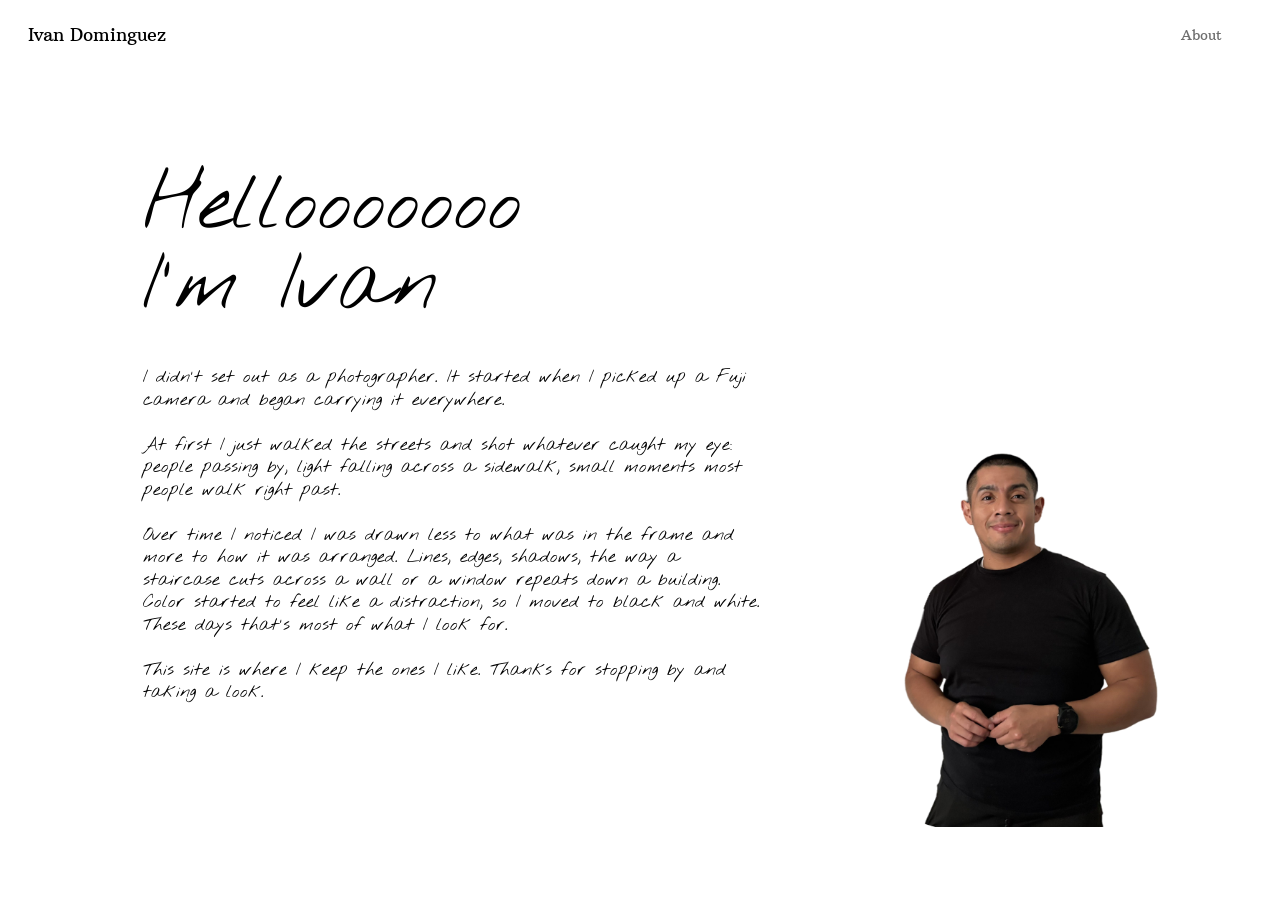
==== about.html @ 12a742f8 "added about page" ====
<!DOCTYPE html>
<html lang="en">
<head>
<meta charset="UTF-8">
<meta name="viewport" content="width=device-width, initial-scale=1.0">
<title>About · Photo Book</title>

<link rel="icon" type="image/x-icon" href="favicon.ico">
<link rel="icon" type="image/png" sizes="32x32" href="assets/favicon-32x32.png">
<link rel="icon" type="image/png" sizes="16x16" href="assets/favicon-16x16.png">
<link rel="apple-touch-icon" sizes="180x180" href="assets/apple-touch-icon.png">

<meta property="og:type" content="website">
<meta property="og:title" content="About · Photo Book">
<meta property="og:description" content="A photo book by Ivan Dominguez.">
<meta property="og:url" content="https://ivandominguez.xyz/about.html">
<meta property="og:image" content="https://ivandominguez.xyz/assets/og-image.jpg">
<meta property="og:image:width" content="1600">
<meta property="og:image:height" content="1040">

<meta name="twitter:card" content="summary_large_image">
<meta name="twitter:title" content="About · Photo Book">
<meta name="twitter:description" content="A photo book by Ivan Dominguez.">
<meta name="twitter:image" content="https://ivandominguez.xyz/assets/og-image.jpg">

<link rel="preconnect" href="https://fonts.googleapis.com">
<link rel="preconnect" href="https://fonts.gstatic.com" crossorigin>
<link href="https://fonts.googleapis.com/css2?family=Nothing+You+Could+Do&family=Arbutus+Slab&display=swap" rel="stylesheet">
<link rel="stylesheet" href="style.css">
</head>
<body>
  <div class="canvas-wrap about-wrap">
    <div class="canvas about">
      <a class="credit" href="index.html">Ivan Dominguez</a>
      <a class="nav-about" href="about.html">About</a>

      <h1 class="about-title">Hellooooooo<br>I’m Ivan</h1>

      <div class="about-body">
        <p>I didn't set out as a photographer. It started when I picked up a Fuji camera and began carrying it everywhere.</p>
        <p>At first I just walked the streets and shot whatever caught my eye: people passing by, light falling across a sidewalk, small moments most people walk right past.</p>
        <p>Over time I noticed I was drawn less to what was in the frame and more to how it was arranged. Lines, edges, shadows, the way a staircase cuts across a wall or a window repeats down a building. Color started to feel like a distraction, so I moved to black and white. These days that's most of what I look for.</p>
        <p>This site is where I keep the ones I like. Thanks for stopping by and taking a look.</p>
      </div>

      <!-- the little human: swaps to the waving pose on hover -->
      <div class="ivan">
        <img class="ivan-default" src="assets/ivan-default.png" alt="Ivan">
        <img class="ivan-hover" src="assets/ivan-hover.png" alt="" aria-hidden="true">
      </div>
    </div>
  </div>
</body>
</html>
---- style.css ----
* {
  box-sizing: border-box;
}

:root {
  /* shared "polaroid" treatment: bright, low-contrast flash-photo look */
  --polaroid-grade: contrast(0.85) brightness(1.2) saturate(1.1) sepia(0.06);
  --polaroid-paper: #ffffff;
}

html, body {
  margin: 0;
  background: #ffffff;
}

.canvas-wrap {
  width: 100%;
  display: flex;
  justify-content: center;
}

.canvas {
  position: relative;
  flex-shrink: 0;
  width: 1280px;
  height: 832px;
  background: #ffffff;
  transform-origin: top center;
}

@media (min-width: 701px) and (max-width: 1280px) {
  .canvas {
    transform: scale(calc(100vw / 1280px));
  }
  .canvas-wrap {
    height: calc(832px * (100vw / 1280px));
  }
}

.photo {
  position: absolute;
  border: 15px solid var(--polaroid-paper);
  box-shadow: 0 0 15px rgba(0, 0, 0, 0.15);
  cursor: pointer;
  z-index: 1;
  transition: transform 0.25s ease, box-shadow 0.25s ease;
}

.photo:hover {
  transform: scale(1.03);
  box-shadow: 0 6px 20px rgba(0, 0, 0, 0.2);
}

.photo img {
  display: block;
  width: 100%;
  height: 100%;
  object-fit: cover;
  filter: var(--polaroid-grade);
}

/* soft, dreamy highlight bloom over each photo */
.photo::before {
  content: "";
  position: absolute;
  inset: 0;
  z-index: 2;
  background: radial-gradient(ellipse at 40% 32%, rgba(255, 248, 230, 0.4), rgba(255, 248, 230, 0) 62%);
  mix-blend-mode: soft-light;
  pointer-events: none;
}

/* faint vignette over each photo */
.photo::after {
  content: "";
  position: absolute;
  inset: 0;
  z-index: 2;
  background: radial-gradient(ellipse at center, rgba(0, 0, 0, 0) 60%, rgba(30, 24, 18, 0.18) 100%);
  mix-blend-mode: multiply;
  pointer-events: none;
}

.lightbox {
  position: fixed;
  inset: 0;
  z-index: 1000;
  display: flex;
  align-items: center;
  justify-content: center;
  background: rgba(20, 20, 20, 0);
  backdrop-filter: blur(0px);
  -webkit-backdrop-filter: blur(0px);
  opacity: 0;
  pointer-events: none;
  transition: opacity 0.35s ease, background 0.35s ease, backdrop-filter 0.35s ease;
}

.lightbox.active {
  opacity: 1;
  pointer-events: auto;
  background: rgba(20, 20, 20, 0.6);
  backdrop-filter: blur(10px);
  -webkit-backdrop-filter: blur(10px);
}

.lightbox-stage {
  position: relative;
  display: inline-flex;
  cursor: pointer;
}

.lightbox-glow {
  position: absolute;
  inset: 0;
  width: 100%;
  height: 100%;
  object-fit: cover;
  filter: var(--polaroid-grade) blur(50px) brightness(0.75) saturate(1.15);
  transform: scale(1.3);
  z-index: 0;
  border-radius: 20px;
  pointer-events: none;
}

.lightbox-img {
  position: relative;
  z-index: 1;
  display: block;
  object-fit: cover;
  border: 10px solid var(--polaroid-paper);
  box-sizing: border-box;
  box-shadow: 0 30px 90px rgba(0, 0, 0, 0.55);
  filter: var(--polaroid-grade);
}

/* soft highlight bloom + faint vignette over the enlarged photo */
.lightbox-stage::before,
.lightbox-stage::after {
  content: "";
  position: absolute;
  inset: 0;
  z-index: 2;
  pointer-events: none;
}

.lightbox-stage::before {
  background: radial-gradient(ellipse at 40% 32%, rgba(255, 248, 230, 0.4), rgba(255, 248, 230, 0) 62%);
  mix-blend-mode: soft-light;
}

.lightbox-stage::after {
  background: radial-gradient(ellipse at center, rgba(0, 0, 0, 0) 60%, rgba(30, 24, 18, 0.18) 100%);
  mix-blend-mode: multiply;
}

.caption {
  position: absolute;
  margin: 0;
  font-family: "Nothing You Could Do", cursive;
  font-size: 18px;
  line-height: 18px;
  color: #2e2c2a;
  filter: url(#graphite);
}

.caption.lg {
  font-size: 20px;
  line-height: 20px;
}

.credit {
  position: absolute;
  left: 28px;
  top: 26px;
  margin: 0;
  font-family: "Arbutus Slab", serif;
  font-weight: 400;
  font-size: 18px;
  line-height: 18px;
  color: #000000;
}

a.credit {
  text-decoration: none;
}

.nav-about {
  position: absolute;
  left: 1181px;
  top: 26px;
  font-family: "Arbutus Slab", serif;
  font-weight: 400;
  font-size: 14px;
  line-height: 18px;
  color: #6e6e6e;
  text-decoration: none;
  transition: color 0.2s ease;
}

.nav-about:hover {
  color: #000000;
}

.svg-defs {
  position: absolute;
  width: 0;
  height: 0;
}

/* photo positions, matching the Figma layout */
.photo-1 { left: 314px; top: 81px;  width: 158px; height: 211px; }
.photo-2 { left: 716px; top: 69px;  width: 156px; height: 208px; }
.photo-3 { left: 922px; top: 189px; width: 191px; height: 255px; }
.photo-8 { left: 54px;  top: 197px; width: 242px; height: 182px; }
.photo-6 { left: 81px;  top: 444px; width: 172px; height: 229px; }
.photo-5 { left: 324px; top: 553px; width: 278px; height: 209px; }
.photo-9 { left: 763px; top: 493px; width: 195px; height: 260px; }

/* caption positions, each anchored a fixed 10px from its photo */
.caption-1 { left: 482px; top: 150px;    width: 178px; }
.caption-2 { left: 703px; top: 287px;    width: 180px; }
.caption-3 { left: 922px; bottom: 653px; width: 275px; }
.caption-5 { left: 314px; bottom: 289px; width: 332px; }
.caption-6 { left: 68px;  top: 683px;    width: 220px; }
.caption-8 { left: 45px;  bottom: 645px; width: 238px; }
.caption-9 { left: 968px; top: 617px;    width: 248px; }

/* mobile layout: matches the Figma mobile design exactly at its native
   402px width, and scales down further (never up) for narrower phones */
@media (max-width: 700px) {
  .canvas {
    width: 402px;
    height: 992px;
    transform: scale(min(1, calc(100vw / 402px)));
  }
  .canvas-wrap {
    height: min(992px, calc(992px * (100vw / 402px)));
  }

  .nav-about {
    left: auto;
    right: 28px;
  }

  .caption,
  .caption.lg {
    font-size: 12px;
    line-height: 12px;
  }

  .photo-1 { left: 232px;    top: 170px;    width: 137px;     height: 182px;     border-width: 8px;      box-shadow: 0 0 15px rgba(0, 0, 0, 0.15); }
  .photo-2 { left: 36px;     top: 536px;    width: 128.822px; height: 171.763px; border-width: 8px;      box-shadow: 0 0 12.387px rgba(0, 0, 0, 0.15); }
  .photo-3 { left: 201px;    top: 635px;    width: 134.83px;  height: 179.773px; border-width: 10.582px; box-shadow: 0 0 10.582px rgba(0, 0, 0, 0.15); }
  .photo-8 { left: 35px;     top: 117px;    width: 173px;     height: 130px;     border-width: 8px;      box-shadow: 0 0 11.504px rgba(0, 0, 0, 0.15); }
  .photo-6 { left: 41.97px;  top: 278px;    width: 131.818px; height: 175.758px; border-width: 8px;      box-shadow: 0 0 11.504px rgba(0, 0, 0, 0.15); }
  .photo-5 { left: 183px;    top: 389px;    width: 193px;     height: 145px;     border-width: 8px;      box-shadow: 0 0 15px rgba(0, 0, 0, 0.15); }
  .photo-9 { left: 39px;     top: 792px;    width: 107px;     height: 143px;     border-width: 9.919px;  box-shadow: 0 0 9.919px rgba(0, 0, 0, 0.15); }

  .caption-1 { left: 225px; top: 110px;    width: 161px; }
  .caption-2 { left: 30px;  top: 728px;    width: 167px; }
  .caption-3 { left: 201px; top: 832.77px; width: 165px; bottom: auto; }
  .caption-5 { left: 191px; top: 551px;    width: 195px; bottom: auto; }
  .caption-6 { left: 32px;  top: 472px;    width: 135px; }
  .caption-8 { left: 28px;  top: 71px;     width: 182.532px; bottom: auto; }
  .caption-9 { left: 165px; top: 901px;    width: 111px; }
}

/* ---------- about page ---------- */

.about-title {
  position: absolute;
  left: 143px;
  top: 167px;
  margin: 0;
  font-family: "Nothing You Could Do", cursive;
  font-weight: 400;
  font-size: 80px;
  line-height: 80px;
  color: #000000;
  white-space: nowrap;
}

.about-body {
  position: absolute;
  left: 143px;
  top: 366px;
  width: 620px;
  font-family: "Nothing You Could Do", cursive;
  font-size: 18px;
  line-height: 22.5px;
  color: #000000;
}

.about-body p {
  margin: 0 0 22.5px;
}

.about-body p:last-child {
  margin-bottom: 0;
}

/* the box is the default pose; the hover pose is offset from it so both
   land exactly where the two Figma frames place them */
.ivan {
  position: absolute;
  left: 904.34px;
  top: 452.86px;
  width: 253.37px;
  height: 374.16px;
}

.ivan img {
  position: absolute;
  display: block;
}

.ivan-default {
  inset: 0;
  width: 100%;
  height: 100%;
}

.ivan-hover {
  left: -30.66%;
  top: -1.30%;
  width: 160.89%;
  height: 102.63%;
  visibility: hidden;
}

.ivan:hover .ivan-default {
  visibility: hidden;
}

.ivan:hover .ivan-hover {
  visibility: visible;
}

/* no mobile frame in Figma yet: stack the text and keep the figure at the end */
@media (max-width: 700px) {
  .about-wrap {
    height: auto;
  }

  .canvas.about {
    width: 402px;
    height: auto;
    transform: none;
    zoom: min(1, calc(100vw / 402px));
    padding: 90px 28px 0;
    overflow: hidden;
  }

  .about-title {
    position: static;
    font-size: 48px;
    line-height: 48px;
  }

  .about-body {
    position: static;
    width: auto;
    margin-top: 32px;
    font-size: 16px;
    line-height: 20px;
  }

  .about-body p {
    margin-bottom: 20px;
  }

  .ivan {
    position: relative;
    left: auto;
    top: auto;
    width: 180px;
    height: 265.8px;
    margin: 40px auto 0;
  }
}
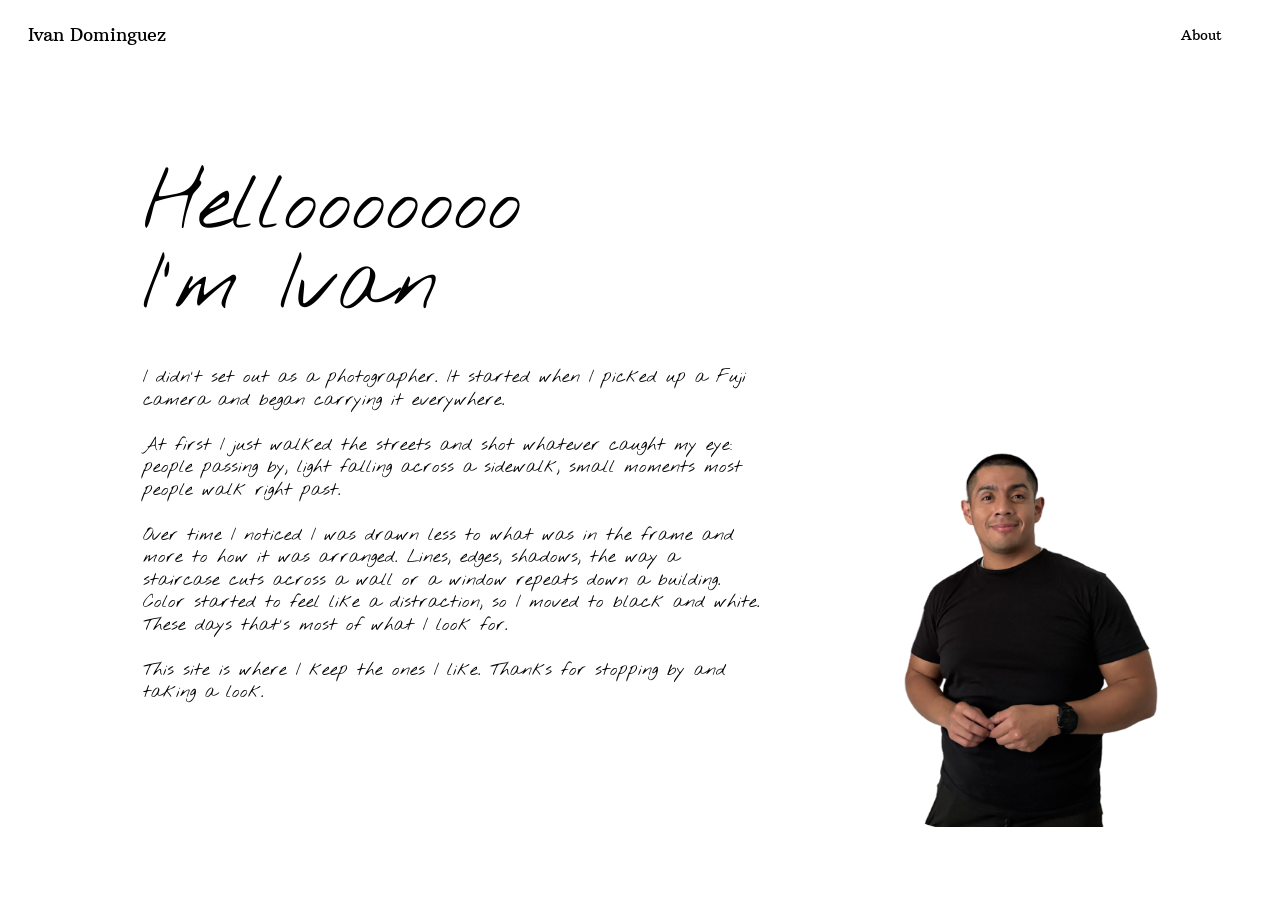
==== commit 5bb76368: "About icon" ====
--- a/about.html
+++ b/about.html
@@ -32,7 +32,7 @@
   <div class="canvas-wrap about-wrap">
     <div class="canvas about">
       <a class="credit" href="index.html">Ivan Dominguez</a>
-      <a class="nav-about" href="about.html">About</a>
+      <a class="nav-about" href="about.html" aria-current="page">About</a>
 
       <h1 class="about-title">Hellooooooo<br>I’m Ivan</h1>
 
--- a/style.css
+++ b/style.css
@@ -198,7 +198,8 @@
   transition: color 0.2s ease;
 }
 
-.nav-about:hover {
+.nav-about:hover,
+.nav-about[aria-current="page"] {
   color: #000000;
 }
 
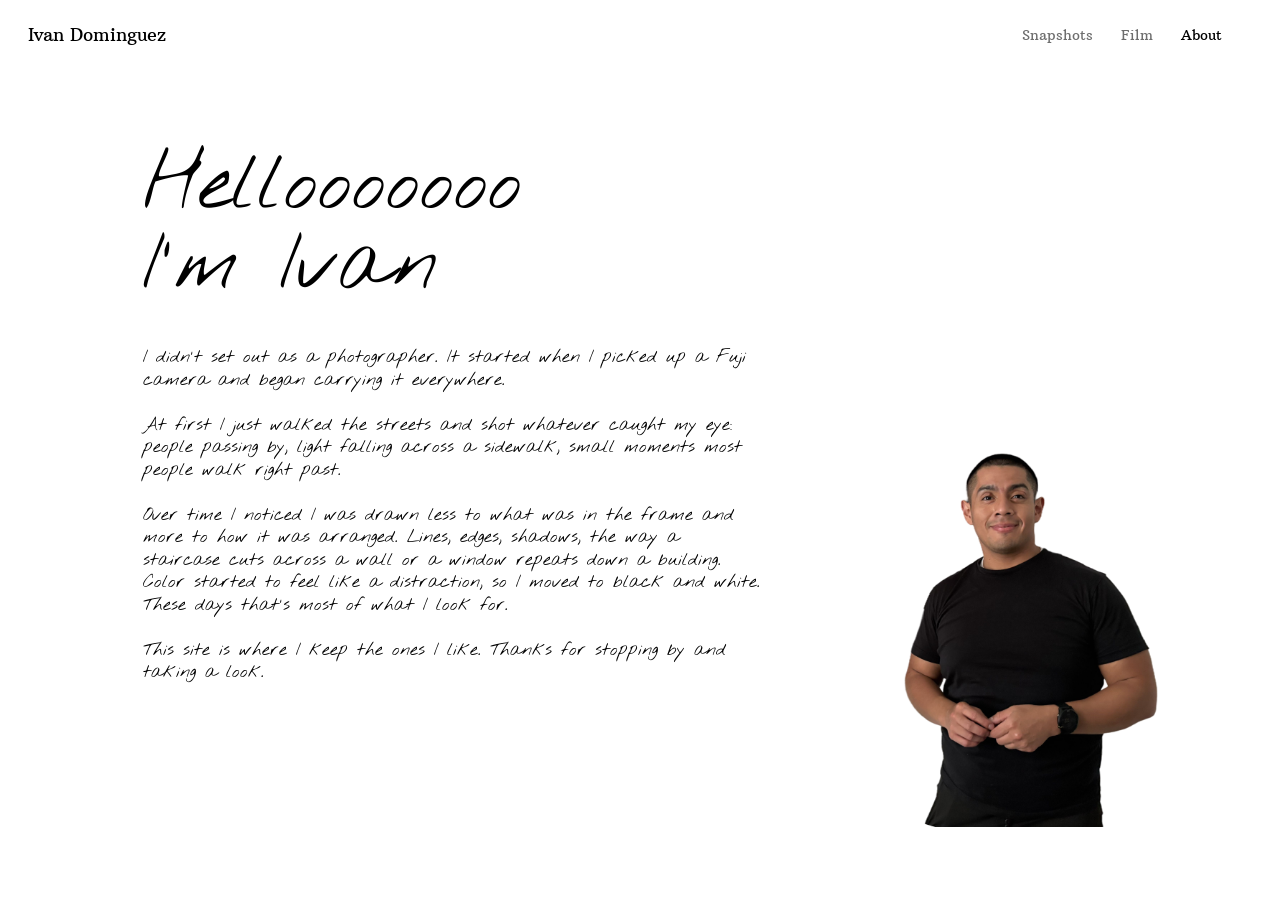
==== commit cdb2f10d: "added a film page" ====
--- a/about.html
+++ b/about.html
@@ -32,7 +32,11 @@
   <div class="canvas-wrap about-wrap">
     <div class="canvas about">
       <a class="credit" href="index.html">Ivan Dominguez</a>
-      <a class="nav-about" href="about.html" aria-current="page">About</a>
+      <nav class="site-nav">
+        <a class="nav-snapshots" href="index.html">Snapshots</a>
+        <a class="nav-film" href="film.html">Film</a>
+        <a class="nav-about" href="about.html" aria-current="page">About</a>
+      </nav>
 
       <h1 class="about-title">Hellooooooo<br>I’m Ivan</h1>
 
--- a/style.css
+++ b/style.css
@@ -149,6 +149,20 @@
   mix-blend-mode: soft-light;
 }
 
+/* film photos open without the polaroid grade, bloom or vignette */
+.lightbox.plain .lightbox-img {
+  filter: none;
+}
+
+.lightbox.plain .lightbox-glow {
+  filter: blur(50px) brightness(0.75);
+}
+
+.lightbox.plain .lightbox-stage::before,
+.lightbox.plain .lightbox-stage::after {
+  content: none;
+}
+
 .lightbox-stage::after {
   background: radial-gradient(ellipse at center, rgba(0, 0, 0, 0) 60%, rgba(30, 24, 18, 0.18) 100%);
   mix-blend-mode: multiply;
@@ -185,9 +199,9 @@
   text-decoration: none;
 }
 
-.nav-about {
-  position: absolute;
-  left: 1181px;
+/* top-right page links, identical on every page; the current page is black */
+.site-nav a {
+  position: absolute;
   top: 26px;
   font-family: "Arbutus Slab", serif;
   font-weight: 400;
@@ -198,10 +212,14 @@
   transition: color 0.2s ease;
 }
 
-.nav-about:hover,
-.nav-about[aria-current="page"] {
+.site-nav a:hover,
+.site-nav a[aria-current="page"] {
   color: #000000;
 }
+
+.nav-snapshots { left: 1022px; }
+.nav-film      { left: 1121px; }
+.nav-about     { left: 1181px; }
 
 .svg-defs {
   position: absolute;
@@ -210,22 +228,22 @@
 }
 
 /* photo positions, matching the Figma layout */
-.photo-1 { left: 314px; top: 81px;  width: 158px; height: 211px; }
-.photo-2 { left: 716px; top: 69px;  width: 156px; height: 208px; }
-.photo-3 { left: 922px; top: 189px; width: 191px; height: 255px; }
-.photo-8 { left: 54px;  top: 197px; width: 242px; height: 182px; }
-.photo-6 { left: 81px;  top: 444px; width: 172px; height: 229px; }
-.photo-5 { left: 324px; top: 553px; width: 278px; height: 209px; }
-.photo-9 { left: 763px; top: 493px; width: 195px; height: 260px; }
+.photo-1 { left: 335px; top: 81px;  width: 158px; height: 211px; }
+.photo-2 { left: 737px; top: 69px;  width: 156px; height: 208px; }
+.photo-3 { left: 943px; top: 189px; width: 191px; height: 255px; }
+.photo-8 { left: 75px;  top: 197px; width: 242px; height: 182px; }
+.photo-6 { left: 102px; top: 444px; width: 172px; height: 229px; }
+.photo-5 { left: 345px; top: 553px; width: 278px; height: 209px; }
+.photo-9 { left: 784px; top: 493px; width: 195px; height: 260px; }
 
 /* caption positions, each anchored a fixed 10px from its photo */
-.caption-1 { left: 482px; top: 150px;    width: 178px; }
-.caption-2 { left: 703px; top: 287px;    width: 180px; }
-.caption-3 { left: 922px; bottom: 653px; width: 275px; }
-.caption-5 { left: 314px; bottom: 289px; width: 332px; }
-.caption-6 { left: 68px;  top: 683px;    width: 220px; }
-.caption-8 { left: 45px;  bottom: 645px; width: 238px; }
-.caption-9 { left: 968px; top: 617px;    width: 248px; }
+.caption-1 { left: 503px; top: 150px;    width: 178px; }
+.caption-2 { left: 724px; top: 287px;    width: 180px; }
+.caption-3 { left: 943px; bottom: 653px; width: 275px; }
+.caption-5 { left: 335px; bottom: 289px; width: 332px; }
+.caption-6 { left: 89px;  top: 683px;    width: 220px; }
+.caption-8 { left: 66px;  bottom: 645px; width: 238px; }
+.caption-9 { left: 989px; top: 617px;    width: 248px; }
 
 /* mobile layout: matches the Figma mobile design exactly at its native
    402px width, and scales down further (never up) for narrower phones */
@@ -239,9 +257,16 @@
     height: min(992px, calc(992px * (100vw / 402px)));
   }
 
-  .nav-about {
-    left: auto;
+  .site-nav {
+    position: absolute;
+    top: 26px;
     right: 28px;
+    display: flex;
+    gap: 16px;
+  }
+
+  .site-nav a {
+    position: static;
   }
 
   .caption,
@@ -272,7 +297,7 @@
 .about-title {
   position: absolute;
   left: 143px;
-  top: 167px;
+  top: 147px;
   margin: 0;
   font-family: "Nothing You Could Do", cursive;
   font-weight: 400;
@@ -285,7 +310,7 @@
 .about-body {
   position: absolute;
   left: 143px;
-  top: 366px;
+  top: 346px;
   width: 620px;
   font-family: "Nothing You Could Do", cursive;
   font-size: 18px;
@@ -349,7 +374,7 @@
     height: auto;
     transform: none;
     zoom: min(1, calc(100vw / 402px));
-    padding: 90px 28px 0;
+    padding: 70px 28px 0;
     overflow: hidden;
   }
 
@@ -380,3 +405,52 @@
     margin: 40px auto 0;
   }
 }
+
+/* ---------- film page ---------- */
+
+/* a centered row of three, matching the Figma frame */
+.film-row {
+  position: absolute;
+  left: 50%;
+  top: 142px;
+  transform: translateX(-50%);
+  display: flex;
+  align-items: center;
+  gap: 100px;
+}
+
+/* black-and-white film: no polaroid grade, bloom or vignette */
+.photo.film {
+  position: relative;
+  flex-shrink: 0;
+}
+
+.photo.film img {
+  filter: none;
+}
+
+.photo.film::before,
+.photo.film::after {
+  content: none;
+}
+
+.film-1 { width: 267px;     height: 150px;     border-width: 11.25px; box-shadow: 0 0 11.25px rgba(0, 0, 0, 0.15); }
+.film-2 { width: 266.087px; height: 149.739px; border-width: 9.783px; box-shadow: 0 0 9.783px rgba(0, 0, 0, 0.15); }
+.film-3 { width: 266.518px; height: 150px;     border-width: 10.045px; box-shadow: 0 0 10.045px rgba(0, 0, 0, 0.15); }
+
+/* no mobile frame in Figma yet: stack the three in the 402px column */
+@media (max-width: 700px) {
+  .canvas.film-canvas {
+    height: 700px;
+  }
+
+  .film-wrap {
+    height: min(700px, calc(700px * (100vw / 402px)));
+  }
+
+  .film-row {
+    top: 100px;
+    flex-direction: column;
+    gap: 40px;
+  }
+}
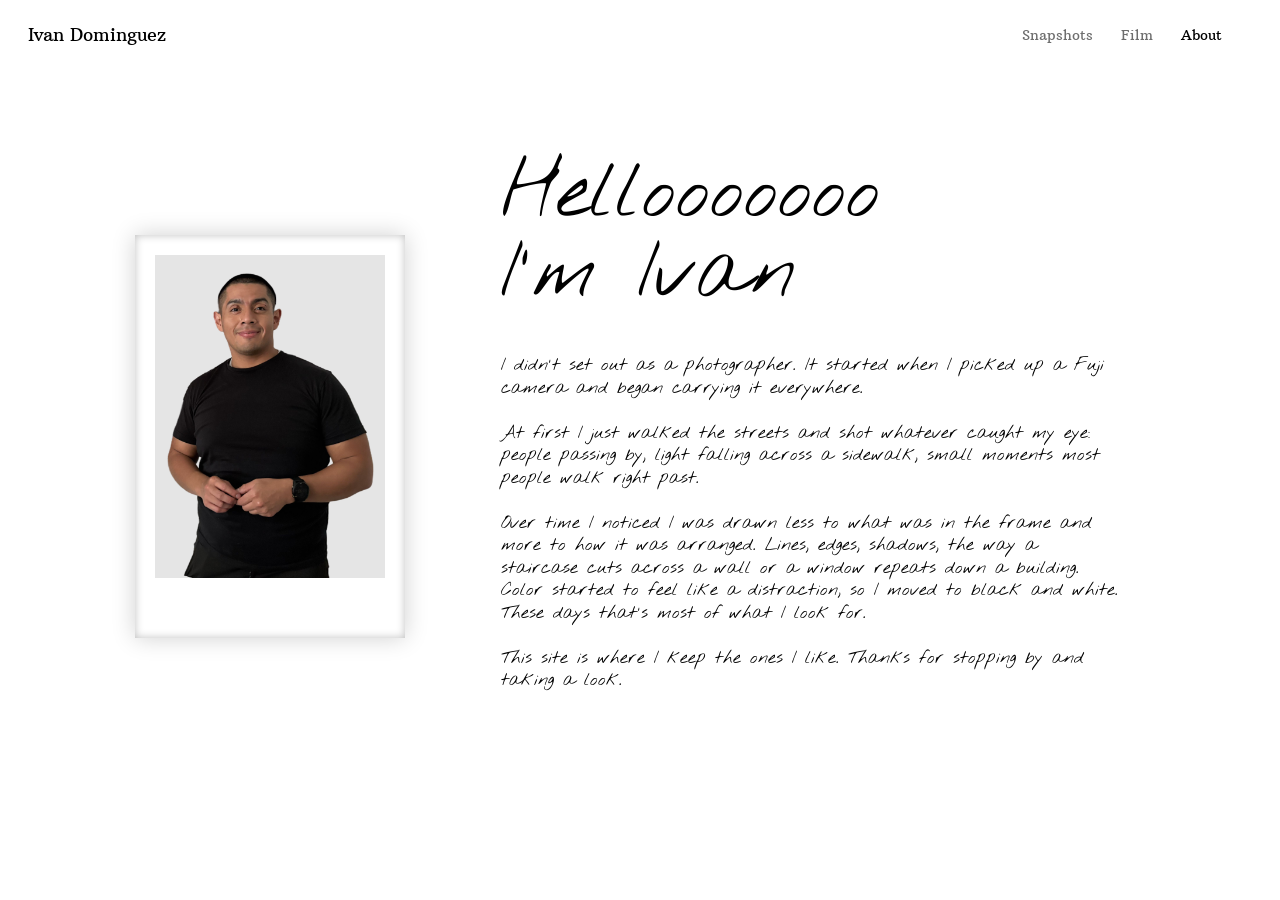
==== commit 53b0ef6e: "emoji show up animation" ====
--- a/about.html
+++ b/about.html
@@ -47,10 +47,17 @@
         <p>This site is where I keep the ones I like. Thanks for stopping by and taking a look.</p>
       </div>
 
-      <!-- the little human: swaps to the waving pose on hover -->
-      <div class="ivan">
-        <img class="ivan-default" src="assets/ivan-default.png" alt="Ivan">
-        <img class="ivan-hover" src="assets/ivan-hover.png" alt="" aria-hidden="true">
+      <!-- polaroid of the little human: swaps to the waving pose on hover -->
+      <div class="about-card">
+        <div class="about-card-photo">
+          <div class="ivan">
+            <img class="ivan-default" src="assets/ivan-default.png" alt="Ivan">
+            <img class="ivan-hover" src="assets/ivan-hover.png" alt="" aria-hidden="true">
+          </div>
+        </div>
+        <img class="about-emoji emoji-dumbbell" src="assets/emoji-dumbbell.png" alt="" aria-hidden="true">
+        <img class="about-emoji emoji-camera" src="assets/emoji-camera.png" alt="" aria-hidden="true">
+        <img class="about-emoji emoji-taco" src="assets/emoji-taco.png" alt="" aria-hidden="true">
       </div>
     </div>
   </div>
--- a/style.css
+++ b/style.css
@@ -104,10 +104,65 @@
   -webkit-backdrop-filter: blur(10px);
 }
 
+/* the system cursor is replaced by .lightbox-arrow while browsing */
+.lightbox.active {
+  cursor: none;
+}
+
+.lightbox-arrow {
+  position: fixed;
+  left: 0;
+  top: 0;
+  z-index: 1001;
+  display: none;
+  pointer-events: none;
+  mix-blend-mode: difference;
+}
+
+.lightbox-arrow.visible {
+  display: block;
+}
+
+.lightbox-arrow svg {
+  display: block;
+}
+
+.lightbox-arrow.prev svg {
+  transform: scaleX(-1);
+}
+
+/* an X just above the photo's top-right corner, as in the Figma mockup */
+.lightbox-close {
+  position: absolute;
+  right: 0;
+  bottom: calc(100% + 16px);
+  z-index: 3;
+  display: block;
+  margin: 0;
+  padding: 0;
+  border: 0;
+  background: none;
+  color: #c8c8c8;
+  cursor: pointer;
+  transition: color 0.2s ease;
+}
+
+.lightbox-close svg {
+  display: block;
+}
+
+.lightbox-close:hover {
+  color: #ffffff;
+}
+
 .lightbox-stage {
   position: relative;
   display: inline-flex;
-  cursor: pointer;
+  transition: opacity 0.15s ease;
+}
+
+.lightbox-stage.switching {
+  opacity: 0;
 }
 
 .lightbox-glow {
@@ -128,7 +183,6 @@
   z-index: 1;
   display: block;
   object-fit: cover;
-  border: 10px solid var(--polaroid-paper);
   box-sizing: border-box;
   box-shadow: 0 30px 90px rgba(0, 0, 0, 0.55);
   filter: var(--polaroid-grade);
@@ -296,8 +350,8 @@
 
 .about-title {
   position: absolute;
-  left: 143px;
-  top: 147px;
+  left: 501px;
+  top: 155px;
   margin: 0;
   font-family: "Nothing You Could Do", cursive;
   font-weight: 400;
@@ -309,8 +363,8 @@
 
 .about-body {
   position: absolute;
-  left: 143px;
-  top: 346px;
+  left: 501px;
+  top: 354px;
   width: 620px;
   font-family: "Nothing You Could Do", cursive;
   font-size: 18px;
@@ -326,19 +380,44 @@
   margin-bottom: 0;
 }
 
-/* the box is the default pose; the hover pose is offset from it so both
-   land exactly where the two Figma frames place them */
+/* the polaroid on the left, as in the Figma "About-default" frame */
+.about-card {
+  position: absolute;
+  left: 135px;
+  top: 235px;
+  padding: 20px 20px 60px;
+  background: #ffffff;
+  box-shadow: 0 0 21.989px #d1d1d1, inset 0 0 8.796px rgba(0, 0, 0, 0.25);
+}
+
+/* the grey photo area; the waving arm may reach out past its sides and
+   top on hover, but the bottom stays cut at the photo's edge */
+.about-card-photo {
+  display: flex;
+  flex-direction: column;
+  align-items: center;
+  justify-content: flex-end;
+  width: 230px;
+  height: 323px;
+  background: #e5e5e5;
+  clip-path: inset(-100vh -100vw 0 -100vw);
+}
+
+/* the box is the default pose; the hover pose (306x288 in the Figma
+   "About" hover frame) sits on the same bottom edge, centered on it */
 .ivan {
-  position: absolute;
-  left: 904.34px;
-  top: 452.86px;
-  width: 253.37px;
-  height: 374.16px;
-}
-
-.ivan img {
-  position: absolute;
-  display: block;
+  position: relative;
+  flex-shrink: 0;
+  width: 207px;
+  height: 305px;
+}
+
+/* 0.25s cross-fade: ease-in on the way in, ease-out on the way back */
+.ivan img,
+.about-emoji {
+  position: absolute;
+  display: block;
+  transition: opacity 0.25s ease-out, transform 0.25s ease-out;
 }
 
 .ivan-default {
@@ -348,19 +427,43 @@
 }
 
 .ivan-hover {
-  left: -30.66%;
-  top: -1.30%;
-  width: 160.89%;
-  height: 102.63%;
-  visibility: hidden;
+  left: -23.91%;
+  bottom: 0;
+  width: 147.83%;
+  height: 94.43%;
+  opacity: 0;
+  pointer-events: none;
 }
 
 .ivan:hover .ivan-default {
-  visibility: hidden;
+  opacity: 0;
 }
 
 .ivan:hover .ivan-hover {
-  visibility: visible;
+  opacity: 1;
+  pointer-events: auto;
+}
+
+/* the stickers that pop up around his hand, placed relative to the card */
+.about-emoji {
+  z-index: 1;
+  opacity: 0;
+  transform: rotate(var(--tilt, 0deg)) scale(0.6);
+  pointer-events: none;
+}
+
+.emoji-dumbbell { left: -114.49px; top: 93.84px; width: 112px; height: 89px;  --tilt: -37.31deg; }
+.emoji-camera   { left: 2.09px;    top: 57.38px; width: 106px; height: 158px; --tilt: 7.68deg; }
+.emoji-taco     { left: -45px;     top: 7px;     width: 97px;  height: 146px; }
+
+.about-card:has(.ivan:hover) .about-emoji {
+  opacity: 1;
+  transform: rotate(var(--tilt, 0deg)) scale(1);
+}
+
+.ivan:hover img,
+.about-card:has(.ivan:hover) .about-emoji {
+  transition-timing-function: ease-in;
 }
 
 /* no mobile frame in Figma yet: stack the text and keep the figure at the end */
@@ -396,33 +499,47 @@
     margin-bottom: 20px;
   }
 
-  .ivan {
+  .about-card {
     position: relative;
     left: auto;
     top: auto;
-    width: 180px;
-    height: 265.8px;
+    width: fit-content;
     margin: 40px auto 0;
   }
 }
 
 /* ---------- film page ---------- */
 
-/* a centered row of three, matching the Figma frame */
+/* a centered row of three, matching the Figma frame; the photos keep
+   their original spots, the cards' 15px padding sits around them */
 .film-row {
   position: absolute;
   left: 50%;
-  top: 142px;
+  top: 127px;
   transform: translateX(-50%);
   display: flex;
-  align-items: center;
-  gap: 100px;
-}
-
-/* black-and-white film: no polaroid grade, bloom or vignette */
+  align-items: flex-start;
+  gap: 71px;
+}
+
+/* black-and-white film in a white card with a handwritten caption below,
+   as in the Figma "Frame 12/13/14" cards; no polaroid grade, bloom or vignette */
 .photo.film {
   position: relative;
   flex-shrink: 0;
+  width: 296px;
+  padding: 15px;
+  border: 0;
+  background: #ffffff;
+  display: flex;
+  flex-direction: column;
+  align-items: center;
+  gap: 10px;
+  box-shadow: 0 0 10px #d1d1d1, inset 0 0 4px rgba(0, 0, 0, 0.25);
+}
+
+.photo.film:hover {
+  box-shadow: 0 6px 20px rgba(0, 0, 0, 0.2), inset 0 0 4px rgba(0, 0, 0, 0.25);
 }
 
 .photo.film img {
@@ -434,23 +551,38 @@
   content: none;
 }
 
-.film-1 { width: 267px;     height: 150px;     border-width: 11.25px; box-shadow: 0 0 11.25px rgba(0, 0, 0, 0.15); }
-.film-2 { width: 266.087px; height: 149.739px; border-width: 9.783px; box-shadow: 0 0 9.783px rgba(0, 0, 0, 0.15); }
-.film-3 { width: 266.518px; height: 150px;     border-width: 10.045px; box-shadow: 0 0 10.045px rgba(0, 0, 0, 0.15); }
+.film-shot {
+  flex-shrink: 0;
+}
+
+.film-caption {
+  margin: 0;
+  font-family: "Nothing You Could Do", cursive;
+  font-weight: 400;
+  font-size: 18px;
+  line-height: 18px;
+  color: #000000;
+  white-space: nowrap;
+}
+
+.film-1 .film-shot { width: 267px;     height: 150px;     box-shadow: 0 0 11.25px rgba(0, 0, 0, 0.15); }
+.film-2 .film-shot { width: 266.087px; height: 149.739px; box-shadow: 0 0 9.783px rgba(0, 0, 0, 0.15); }
+.film-3 .film-shot { width: 266.518px; height: 150px;     box-shadow: 0 0 10.045px rgba(0, 0, 0, 0.15); }
 
 /* no mobile frame in Figma yet: stack the three in the 402px column */
 @media (max-width: 700px) {
   .canvas.film-canvas {
-    height: 700px;
+    height: 820px;
   }
 
   .film-wrap {
-    height: min(700px, calc(700px * (100vw / 402px)));
+    height: min(820px, calc(820px * (100vw / 402px)));
   }
 
   .film-row {
-    top: 100px;
+    top: 85px;
     flex-direction: column;
+    align-items: center;
     gap: 40px;
   }
 }
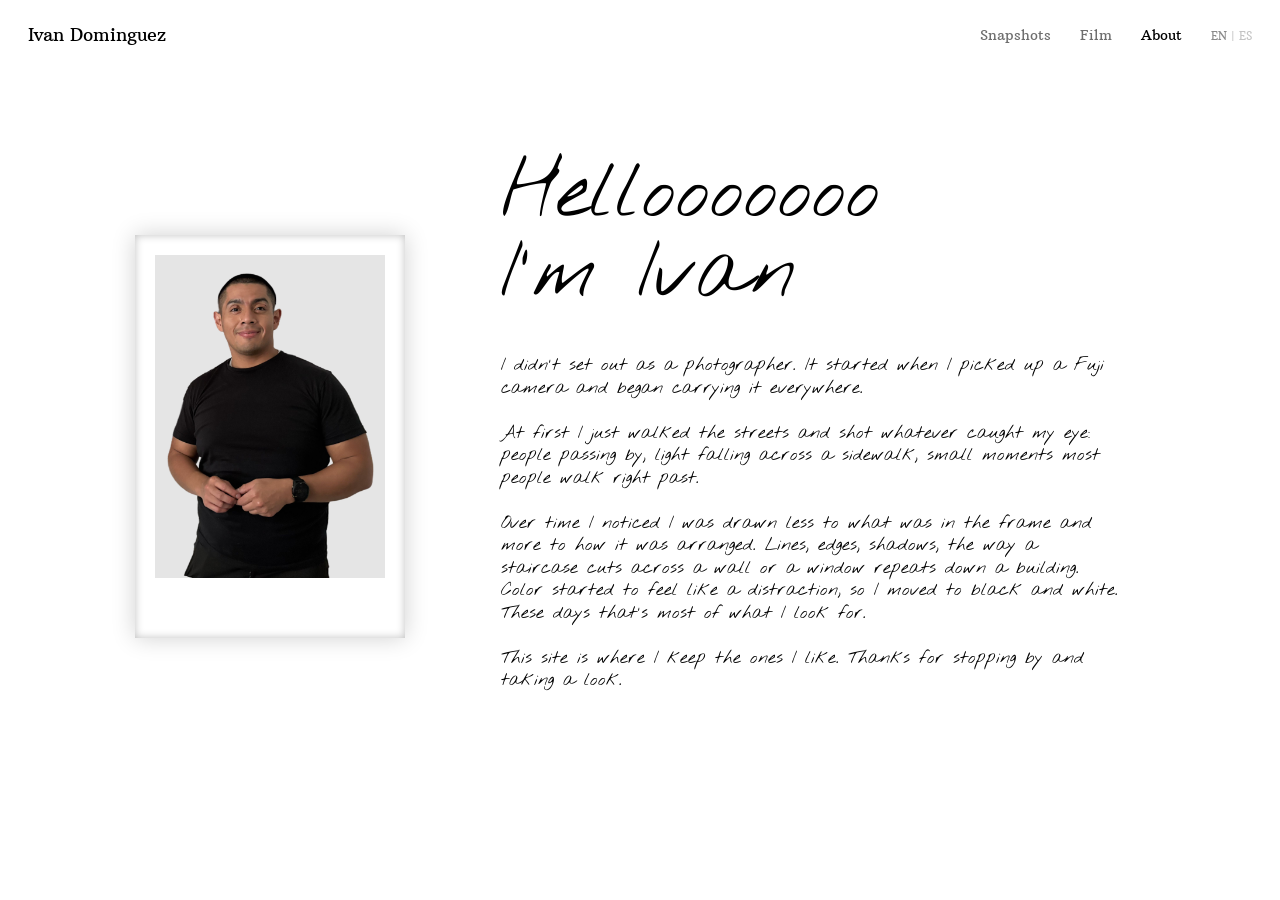
==== commit 65a39f03: "en/es" ====
--- a/about.html
+++ b/about.html
@@ -3,7 +3,7 @@
 <head>
 <meta charset="UTF-8">
 <meta name="viewport" content="width=device-width, initial-scale=1.0">
-<title>About · Photo Book</title>
+<title data-es="Sobre mí · Libro de fotos">About · Photo Book</title>
 
 <link rel="icon" type="image/x-icon" href="favicon.ico">
 <link rel="icon" type="image/png" sizes="32x32" href="assets/favicon-32x32.png">
@@ -33,18 +33,23 @@
     <div class="canvas about">
       <a class="credit" href="index.html">Ivan Dominguez</a>
       <nav class="site-nav">
-        <a class="nav-snapshots" href="index.html">Snapshots</a>
-        <a class="nav-film" href="film.html">Film</a>
-        <a class="nav-about" href="about.html" aria-current="page">About</a>
+        <a class="nav-snapshots" data-es="Fotos" href="index.html">Snapshots</a>
+        <a class="nav-film" data-es="Analógico" href="film.html">Film</a>
+        <a class="nav-about" data-es="Sobre mí" href="about.html" aria-current="page">About</a>
+        <div class="lang-switch">
+          <button type="button" data-lang="en">EN</button>
+          <span aria-hidden="true">|</span>
+          <button type="button" data-lang="es">ES</button>
+        </div>
       </nav>
 
-      <h1 class="about-title">Hellooooooo<br>I’m Ivan</h1>
+      <h1 class="about-title" data-es="Holaaaaaaaa<br>Soy Ivan">Hellooooooo<br>I’m Ivan</h1>
 
       <div class="about-body">
-        <p>I didn't set out as a photographer. It started when I picked up a Fuji camera and began carrying it everywhere.</p>
-        <p>At first I just walked the streets and shot whatever caught my eye: people passing by, light falling across a sidewalk, small moments most people walk right past.</p>
-        <p>Over time I noticed I was drawn less to what was in the frame and more to how it was arranged. Lines, edges, shadows, the way a staircase cuts across a wall or a window repeats down a building. Color started to feel like a distraction, so I moved to black and white. These days that's most of what I look for.</p>
-        <p>This site is where I keep the ones I like. Thanks for stopping by and taking a look.</p>
+        <p data-es="No empecé como fotógrafo. Todo comenzó cuando conseguí una cámara Fuji y empecé a llevarla a todas partes.">I didn't set out as a photographer. It started when I picked up a Fuji camera and began carrying it everywhere.</p>
+        <p data-es="Al principio solo caminaba por las calles y fotografiaba lo que me llamaba la atención: gente que pasaba, la luz cayendo sobre una acera, pequeños momentos que la mayoría de la gente pasa de largo.">At first I just walked the streets and shot whatever caught my eye: people passing by, light falling across a sidewalk, small moments most people walk right past.</p>
+        <p data-es="Con el tiempo me di cuenta de que me atraía menos lo que había en el encuadre y más cómo estaba dispuesto. Líneas, bordes, sombras, la forma en que una escalera atraviesa una pared o una ventana se repite a lo largo de un edificio. El color empezó a sentirse como una distracción, así que me pasé al blanco y negro. Hoy en día, eso es casi todo lo que busco.">Over time I noticed I was drawn less to what was in the frame and more to how it was arranged. Lines, edges, shadows, the way a staircase cuts across a wall or a window repeats down a building. Color started to feel like a distraction, so I moved to black and white. These days that's most of what I look for.</p>
+        <p data-es="Este sitio es donde guardo las que me gustan. Gracias por pasar y echar un vistazo.">This site is where I keep the ones I like. Thanks for stopping by and taking a look.</p>
       </div>
 
       <!-- polaroid of the little human: swaps to the waving pose on hover -->
@@ -61,5 +66,7 @@
       </div>
     </div>
   </div>
+
+  <script src="lang.js"></script>
 </body>
 </html>
--- a/style.css
+++ b/style.css
@@ -38,6 +38,10 @@
 }
 
 .photo {
+  /* frame paper width; set per photo on mobile */
+  --pad: 15px;
+  --pad-bottom: calc(var(--pad) * 35 / 15);
+  --extra: calc(var(--pad-bottom) - var(--pad));
   position: absolute;
   border: 15px solid var(--polaroid-paper);
   box-shadow: 0 0 15px rgba(0, 0, 0, 0.15);
@@ -49,6 +53,40 @@
 .photo:hover {
   transform: scale(1.03);
   box-shadow: 0 6px 20px rgba(0, 0, 0, 0.2);
+}
+
+/* homepage polaroid frames, as in the Figma "Frame 11" (vertical) and
+   "Frame 15" (horizontal) cards: a deeper bottom margin, a soft outer
+   shadow and a faint inner one; the frame grows by the extra bottom
+   margin so the photo window keeps its size */
+.photo.vertical,
+.photo.horizontal {
+  padding: var(--pad) var(--pad) var(--pad-bottom);
+  border: 0;
+  background: var(--polaroid-paper);
+  box-shadow: 0 0 10px #d1d1d1, inset 0 0 4px rgba(0, 0, 0, 0.25);
+}
+
+.photo.vertical:hover,
+.photo.horizontal:hover {
+  box-shadow: 0 6px 20px rgba(0, 0, 0, 0.2), inset 0 0 4px rgba(0, 0, 0, 0.25);
+}
+
+.photo.vertical img,
+.photo.horizontal img {
+  box-shadow: 0 0 15px rgba(0, 0, 0, 0.15);
+}
+
+.photo.vertical img {
+  border: 1.5px solid #c8c6c6;
+}
+
+/* keep the bloom and vignette on the photo, off the paper */
+.photo.vertical::before,
+.photo.vertical::after,
+.photo.horizontal::before,
+.photo.horizontal::after {
+  inset: var(--pad) var(--pad) var(--pad-bottom);
 }
 
 .photo img {
@@ -254,9 +292,16 @@
 }
 
 /* top-right page links, identical on every page; the current page is black */
+.site-nav {
+  position: absolute;
+  top: 26px;
+  right: 28px;
+  display: flex;
+  align-items: baseline;
+  gap: 29px;
+}
+
 .site-nav a {
-  position: absolute;
-  top: 26px;
   font-family: "Arbutus Slab", serif;
   font-weight: 400;
   font-size: 14px;
@@ -271,9 +316,32 @@
   color: #000000;
 }
 
-.nav-snapshots { left: 1022px; }
-.nav-film      { left: 1121px; }
-.nav-about     { left: 1181px; }
+/* the EN | ES switch after the links: smaller and lighter, the current
+   language a shade darker */
+.lang-switch {
+  display: flex;
+  align-items: baseline;
+  gap: 4px;
+  font-family: "Arbutus Slab", serif;
+  font-size: 11px;
+  line-height: 18px;
+  color: #c4c4c4;
+}
+
+.lang-switch button {
+  padding: 0;
+  border: 0;
+  background: none;
+  font: inherit;
+  color: inherit;
+  cursor: pointer;
+  transition: color 0.2s ease;
+}
+
+.lang-switch button:hover,
+.lang-switch button[aria-pressed="true"] {
+  color: #8a8a8a;
+}
 
 .svg-defs {
   position: absolute;
@@ -281,23 +349,79 @@
   height: 0;
 }
 
-/* photo positions, matching the Figma layout */
-.photo-1 { left: 335px; top: 81px;  width: 158px; height: 211px; }
-.photo-2 { left: 737px; top: 69px;  width: 156px; height: 208px; }
-.photo-3 { left: 943px; top: 189px; width: 191px; height: 255px; }
-.photo-8 { left: 75px;  top: 197px; width: 242px; height: 182px; }
-.photo-6 { left: 102px; top: 444px; width: 172px; height: 229px; }
-.photo-5 { left: 345px; top: 553px; width: 278px; height: 209px; }
-.photo-9 { left: 784px; top: 493px; width: 195px; height: 260px; }
-
-/* caption positions, each anchored a fixed 10px from its photo */
-.caption-1 { left: 503px; top: 150px;    width: 178px; }
-.caption-2 { left: 724px; top: 287px;    width: 180px; }
-.caption-3 { left: 943px; bottom: 653px; width: 275px; }
-.caption-5 { left: 335px; bottom: 289px; width: 332px; }
-.caption-6 { left: 89px;  top: 683px;    width: 220px; }
-.caption-8 { left: 66px;  bottom: 645px; width: 238px; }
-.caption-9 { left: 989px; top: 617px;    width: 248px; }
+/* photo sizes, matching the Figma layout; where each one lands is
+   picked at random by infinite.js */
+.photo-1 { width: 158px; height: calc(211px + var(--extra)); }
+.photo-2 { width: 156px; height: calc(208px + var(--extra)); }
+.photo-3 { width: 191px; height: calc(255px + var(--extra)); }
+.photo-8 { width: 242px; height: calc(182px + var(--extra)); }
+.photo-6 { width: 172px; height: calc(229px + var(--extra)); }
+.photo-5 { width: 278px; height: calc(209px + var(--extra)); }
+.photo-9 { width: 195px; height: calc(260px + var(--extra)); }
+.photo-10 { width: 180px; height: calc(240px + var(--extra)); }
+
+/* ---------- homepage: infinite canvas ---------- */
+
+body.home {
+  overflow: hidden;
+  overscroll-behavior: none;
+}
+
+/* the name and links float over the canvas on a fading strip of paper */
+.canvas-wrap.header-wrap {
+  position: fixed;
+  top: 0;
+  left: 0;
+  right: 0;
+  z-index: 10;
+  height: auto;
+  pointer-events: none;
+  background: linear-gradient(#ffffff 55%, rgba(255, 255, 255, 0));
+}
+
+.canvas.header-canvas {
+  height: 80px;
+  background: none;
+}
+
+.header-canvas a,
+.header-canvas button {
+  pointer-events: auto;
+}
+
+.infinite {
+  position: fixed;
+  inset: 0;
+  overflow: hidden;
+  cursor: grab;
+  touch-action: none;
+  user-select: none;
+  -webkit-user-select: none;
+}
+
+.infinite.dragging {
+  cursor: grabbing;
+}
+
+/* each photo travels with its caption, 10px below it */
+.item {
+  position: absolute;
+  left: 0;
+  top: 0;
+  margin: 0;
+  will-change: transform;
+}
+
+.item .photo {
+  position: relative;
+}
+
+.item .caption {
+  position: static;
+  width: max-content;
+  max-width: 260px;
+  margin-top: 10px;
+}
 
 /* mobile layout: matches the Figma mobile design exactly at its native
    402px width, and scales down further (never up) for narrower phones */
@@ -312,15 +436,19 @@
   }
 
   .site-nav {
+    gap: 16px;
+  }
+
+  /* the Spanish links run longer; close up so they clear the name */
+  html[lang="es"] .site-nav {
+    gap: 11px;
+  }
+
+  /* no room beside the links on a phone, so it sits just under them */
+  .lang-switch {
     position: absolute;
-    top: 26px;
-    right: 28px;
-    display: flex;
-    gap: 16px;
-  }
-
-  .site-nav a {
-    position: static;
+    top: 20px;
+    right: 0;
   }
 
   .caption,
@@ -329,21 +457,18 @@
     line-height: 12px;
   }
 
-  .photo-1 { left: 232px;    top: 170px;    width: 137px;     height: 182px;     border-width: 8px;      box-shadow: 0 0 15px rgba(0, 0, 0, 0.15); }
-  .photo-2 { left: 36px;     top: 536px;    width: 128.822px; height: 171.763px; border-width: 8px;      box-shadow: 0 0 12.387px rgba(0, 0, 0, 0.15); }
-  .photo-3 { left: 201px;    top: 635px;    width: 134.83px;  height: 179.773px; border-width: 10.582px; box-shadow: 0 0 10.582px rgba(0, 0, 0, 0.15); }
-  .photo-8 { left: 35px;     top: 117px;    width: 173px;     height: 130px;     border-width: 8px;      box-shadow: 0 0 11.504px rgba(0, 0, 0, 0.15); }
-  .photo-6 { left: 41.97px;  top: 278px;    width: 131.818px; height: 175.758px; border-width: 8px;      box-shadow: 0 0 11.504px rgba(0, 0, 0, 0.15); }
-  .photo-5 { left: 183px;    top: 389px;    width: 193px;     height: 145px;     border-width: 8px;      box-shadow: 0 0 15px rgba(0, 0, 0, 0.15); }
-  .photo-9 { left: 39px;     top: 792px;    width: 107px;     height: 143px;     border-width: 9.919px;  box-shadow: 0 0 9.919px rgba(0, 0, 0, 0.15); }
-
-  .caption-1 { left: 225px; top: 110px;    width: 161px; }
-  .caption-2 { left: 30px;  top: 728px;    width: 167px; }
-  .caption-3 { left: 201px; top: 832.77px; width: 165px; bottom: auto; }
-  .caption-5 { left: 191px; top: 551px;    width: 195px; bottom: auto; }
-  .caption-6 { left: 32px;  top: 472px;    width: 135px; }
-  .caption-8 { left: 28px;  top: 71px;     width: 182.532px; bottom: auto; }
-  .caption-9 { left: 165px; top: 901px;    width: 111px; }
+  .item .caption {
+    max-width: 170px;
+  }
+
+  .photo-1 { width: 137px;     height: calc(182px + var(--extra)); --pad: 8px; }
+  .photo-2 { width: 128.822px; height: calc(171.763px + var(--extra)); --pad: 8px; }
+  .photo-3 { width: 134.83px;  height: calc(179.773px + var(--extra)); --pad: 10.582px; }
+  .photo-8 { width: 173px;     height: calc(130px + var(--extra)); --pad: 8px; }
+  .photo-6 { width: 131.818px; height: calc(175.758px + var(--extra)); --pad: 8px; }
+  .photo-5 { width: 193px;     height: calc(145px + var(--extra)); --pad: 8px; }
+  .photo-9 { width: 107px;     height: calc(143px + var(--extra)); --pad: 9.919px; }
+  .photo-10 { width: 132px;     height: calc(176px + var(--extra)); --pad: 8px; }
 }
 
 /* ---------- about page ---------- */
@@ -412,12 +537,18 @@
   height: 305px;
 }
 
-/* 0.25s cross-fade: ease-in on the way in, ease-out on the way back */
+/* 0.25s cross-fade: ease-in on the way in, ease-out on the way back;
+   the stickers come and go with the waving pose */
 .ivan img,
 .about-emoji {
   position: absolute;
   display: block;
   transition: opacity 0.25s ease-out, transform 0.25s ease-out;
+}
+
+.ivan:hover img,
+.about-card:has(.ivan:hover) .about-emoji {
+  transition-timing-function: ease-in;
 }
 
 .ivan-default {
@@ -459,11 +590,6 @@
 .about-card:has(.ivan:hover) .about-emoji {
   opacity: 1;
   transform: rotate(var(--tilt, 0deg)) scale(1);
-}
-
-.ivan:hover img,
-.about-card:has(.ivan:hover) .about-emoji {
-  transition-timing-function: ease-in;
 }
 
 /* no mobile frame in Figma yet: stack the text and keep the figure at the end */
@@ -510,23 +636,20 @@
 
 /* ---------- film page ---------- */
 
-/* a centered row of three, matching the Figma frame; the photos keep
-   their original spots, the cards' 15px padding sits around them */
-.film-row {
-  position: absolute;
-  left: 50%;
-  top: 127px;
-  transform: translateX(-50%);
-  display: flex;
-  align-items: flex-start;
-  gap: 71px;
+/* the film page is taller than the others: 1280x1303 in Figma */
+.canvas.film-canvas {
+  height: 1303px;
+}
+
+@media (min-width: 701px) and (max-width: 1280px) {
+  .film-wrap {
+    height: calc(1303px * (100vw / 1280px));
+  }
 }
 
 /* black-and-white film in a white card with a handwritten caption below,
-   as in the Figma "Frame 12/13/14" cards; no polaroid grade, bloom or vignette */
+   as in the Figma "Frame 12" cards; no polaroid grade, bloom or vignette */
 .photo.film {
-  position: relative;
-  flex-shrink: 0;
   width: 296px;
   padding: 15px;
   border: 0;
@@ -565,24 +688,46 @@
   white-space: nowrap;
 }
 
+/* card positions, matching the Figma layout: two rows of three, then
+   the two tall ones */
+.film-1 { left: 136px; top: 142px; }
+.film-2 { left: 492px; top: 142px; }
+.film-3 { left: 848px; top: 142px; }
+.film-4 { left: 136px; top: 407px; }
+.film-5 { left: 492px; top: 407px; }
+.film-6 { left: 848px; top: 407px; }
+.film-7 { left: 292px; top: 680px; }
+.film-8 { left: 692px; top: 680px; }
+
 .film-1 .film-shot { width: 267px;     height: 150px;     box-shadow: 0 0 11.25px rgba(0, 0, 0, 0.15); }
 .film-2 .film-shot { width: 266.087px; height: 149.739px; box-shadow: 0 0 9.783px rgba(0, 0, 0, 0.15); }
 .film-3 .film-shot { width: 266.518px; height: 150px;     box-shadow: 0 0 10.045px rgba(0, 0, 0, 0.15); }
-
-/* no mobile frame in Figma yet: stack the three in the 402px column */
+.film-4 .film-shot,
+.film-5 .film-shot,
+.film-6 .film-shot { width: 266px;     height: 149.69px; }
+.film-7 .film-shot,
+.film-8 .film-shot { width: 266px;     height: 472.684px; }
+
+/* no mobile frame in Figma yet: stack the cards in the 402px column */
 @media (max-width: 700px) {
+  .film-wrap {
+    height: auto;
+  }
+
   .canvas.film-canvas {
-    height: 820px;
-  }
-
-  .film-wrap {
-    height: min(820px, calc(820px * (100vw / 402px)));
-  }
-
-  .film-row {
-    top: 85px;
+    height: auto;
+    transform: none;
+    zoom: min(1, calc(100vw / 402px));
+    padding: 85px 0 40px;
+    display: flex;
     flex-direction: column;
     align-items: center;
     gap: 40px;
   }
-}
+
+  .photo.film {
+    position: relative;
+    left: auto;
+    top: auto;
+  }
+}
